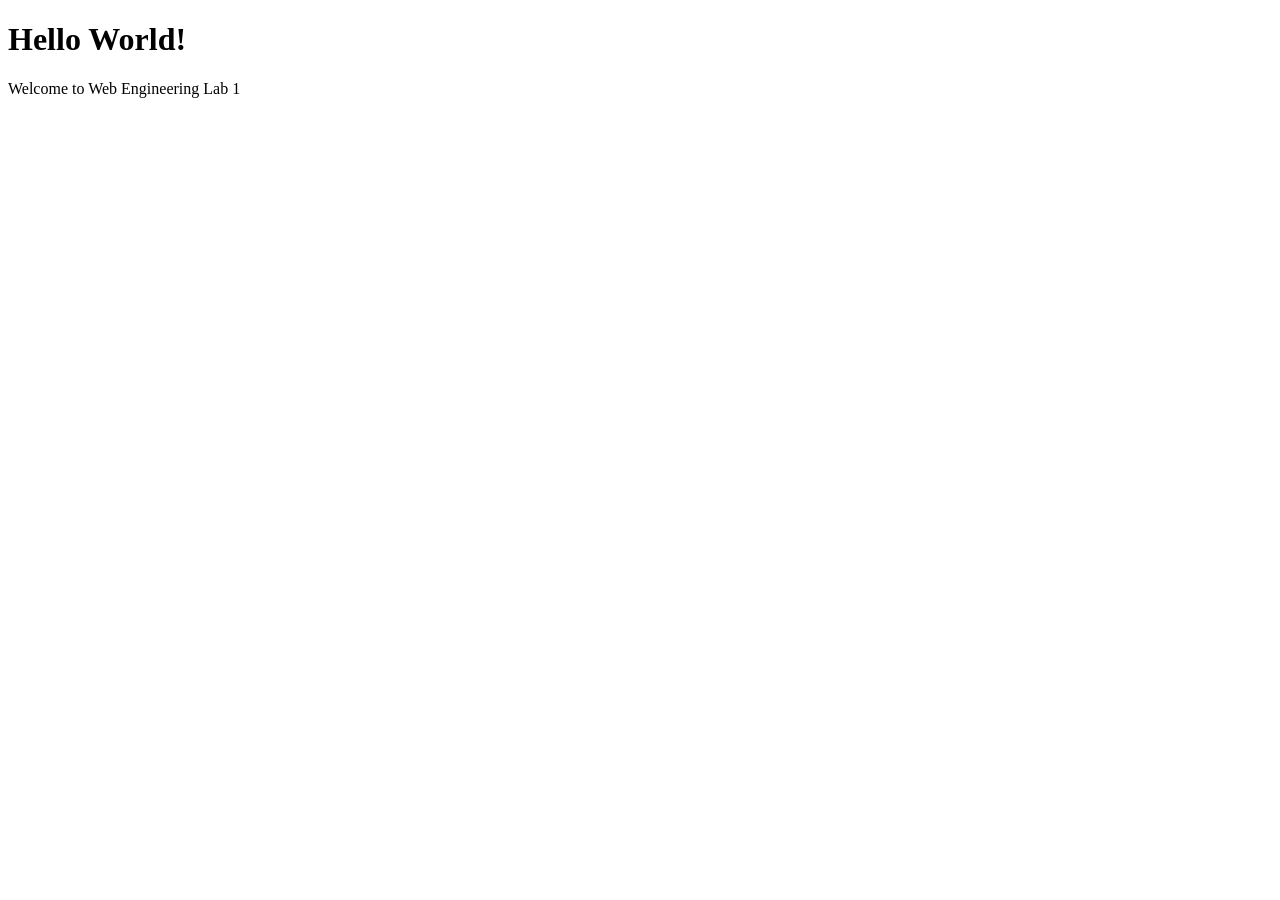
==== web-eng-lab-1/index.html @ f91f1afa "Initialize the Repository" ====
<!doctype html>
<html lang="en">
  <head>
    <meta charset="UTF-8" />
    <meta name="viewport" content="width=device-width, initial-scale=1.0" />
    <title>Hello World</title>
  </head>
  <body>
    <h1>Hello World!</h1>
    <p>Welcome to Web Engineering Lab 1</p>
  </body>
</html>
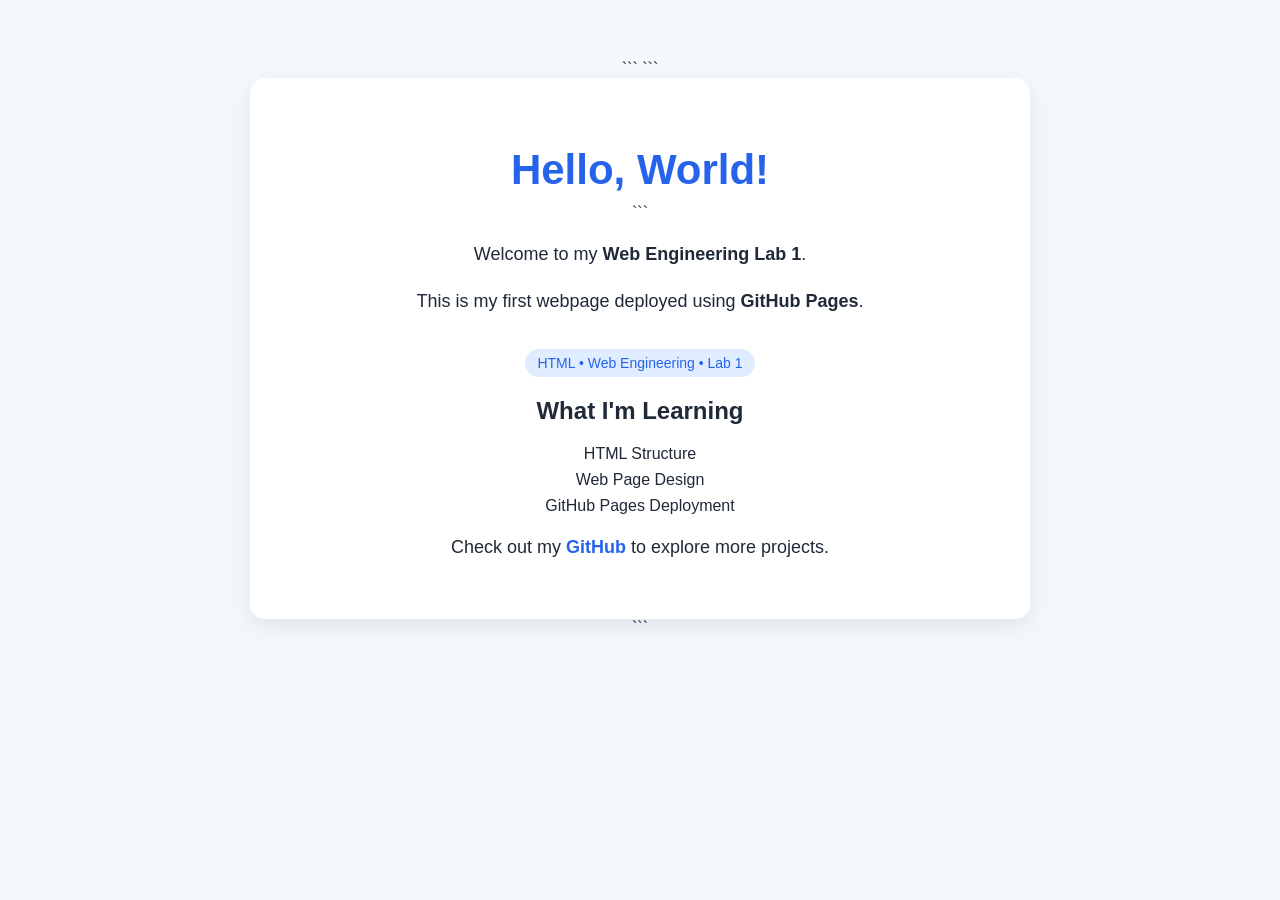
==== commit 4c007411: "Update the lab 1 page" ====
--- a/web-eng-lab-1/index.html
+++ b/web-eng-lab-1/index.html
@@ -1,12 +1,102 @@
 <!doctype html>
+
 <html lang="en">
   <head>
     <meta charset="UTF-8" />
     <meta name="viewport" content="width=device-width, initial-scale=1.0" />
-    <title>Hello World</title>
+    <title>Web Engineering Lab 1</title>
+
+    ```
+    <style>
+      body {
+        font-family: Arial, sans-serif;
+        background: #f4f7fb;
+        color: #1f2937;
+        text-align: center;
+        margin: 0;
+        padding: 60px 20px;
+      }
+
+      .container {
+        max-width: 700px;
+        margin: auto;
+        background: white;
+        padding: 40px;
+        border-radius: 15px;
+        box-shadow: 0 8px 25px rgba(0, 0, 0, 0.08);
+      }
+
+      h1 {
+        color: #2563eb;
+        font-size: 42px;
+        margin-bottom: 10px;
+      }
+
+      p {
+        font-size: 18px;
+        line-height: 1.6;
+      }
+
+      ul {
+        list-style: none;
+        padding: 0;
+      }
+
+      li {
+        margin: 8px 0;
+      }
+
+      a {
+        color: #2563eb;
+        text-decoration: none;
+        font-weight: bold;
+      }
+
+      a:hover {
+        text-decoration: underline;
+      }
+
+      .tag {
+        display: inline-block;
+        background: #e0ecff;
+        color: #2563eb;
+        padding: 6px 12px;
+        border-radius: 20px;
+        font-size: 14px;
+        margin-top: 15px;
+      }
+    </style>
+    ```
   </head>
+
   <body>
-    <h1>Hello World!</h1>
-    <p>Welcome to Web Engineering Lab 1</p>
+    <div class="container">
+      <h1>Hello, World!</h1>
+
+      ```
+      <p>Welcome to my <strong>Web Engineering Lab 1</strong>.</p>
+
+      <p>
+        This is my first webpage deployed using
+        <strong>GitHub Pages</strong>.
+      </p>
+
+      <span class="tag">HTML • Web Engineering • Lab 1</span>
+
+      <h2>What I'm Learning</h2>
+
+      <ul>
+        <li>HTML Structure</li>
+        <li>Web Page Design</li>
+        <li>GitHub Pages Deployment</li>
+      </ul>
+
+      <p>
+        Check out my
+        <a href="https://github.com/" target="_blank">GitHub</a>
+        to explore more projects.
+      </p>
+    </div>
+    ```
   </body>
 </html>
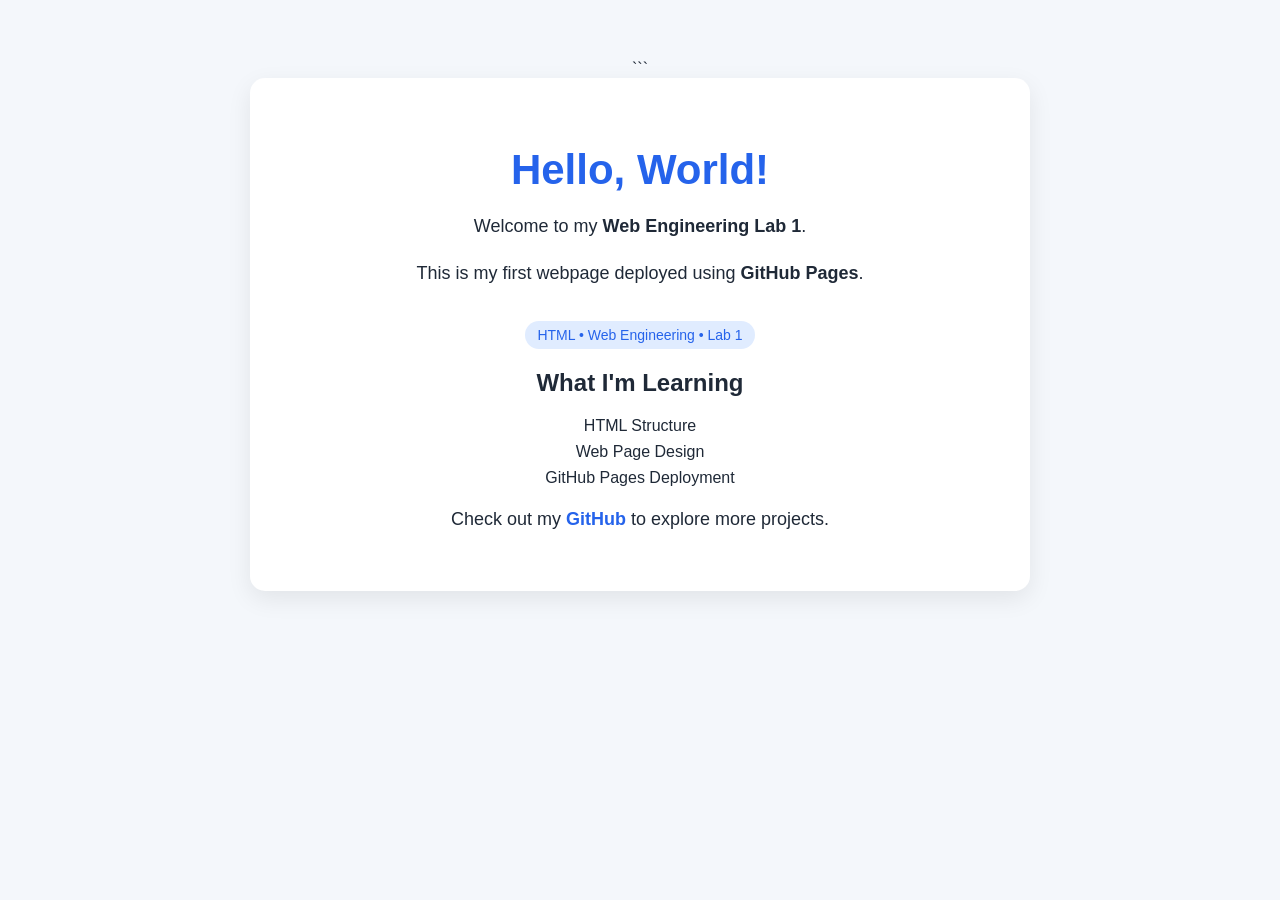
==== commit d2754b7c: "Made minor changes to L1 Page" ====
--- a/web-eng-lab-1/index.html
+++ b/web-eng-lab-1/index.html
@@ -6,7 +6,6 @@
     <meta name="viewport" content="width=device-width, initial-scale=1.0" />
     <title>Web Engineering Lab 1</title>
 
-    ```
     <style>
       body {
         font-family: Arial, sans-serif;
@@ -73,7 +72,6 @@
     <div class="container">
       <h1>Hello, World!</h1>
 
-      ```
       <p>Welcome to my <strong>Web Engineering Lab 1</strong>.</p>
 
       <p>
@@ -93,10 +91,9 @@
 
       <p>
         Check out my
-        <a href="https://github.com/" target="_blank">GitHub</a>
+        <a href="https://github.com/hamzaraheem06" target="_blank">GitHub</a>
         to explore more projects.
       </p>
     </div>
-    ```
   </body>
 </html>
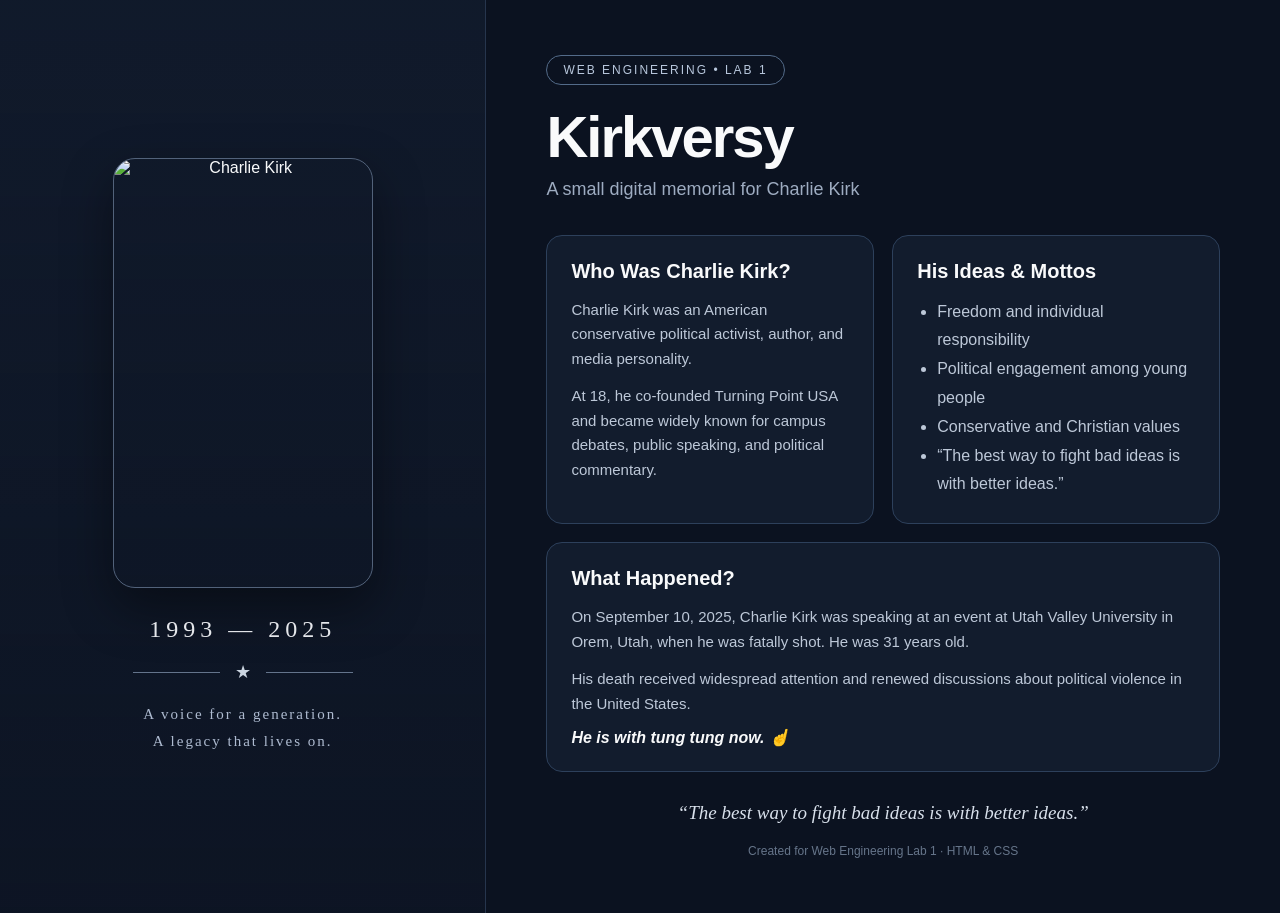
==== commit 120b0958: "Finished the Lab 1 Page" ====
--- a/web-eng-lab-1/index.html
+++ b/web-eng-lab-1/index.html
@@ -4,96 +4,297 @@
   <head>
     <meta charset="UTF-8" />
     <meta name="viewport" content="width=device-width, initial-scale=1.0" />
-    <title>Web Engineering Lab 1</title>
+
+    <title>Kirkversy | A Digital Memorial</title>
 
     <style>
+      * {
+        box-sizing: border-box;
+      }
+
       body {
+        margin: 0;
+        min-height: 100vh;
         font-family: Arial, sans-serif;
-        background: #f4f7fb;
-        color: #1f2937;
+        background: #0b1220;
+        color: #f9fafb;
+      }
+
+      .page {
+        min-height: 100vh;
+        display: grid;
+        grid-template-columns: 38% 62%;
+      }
+
+      /* LEFT SIDE */
+
+      .left {
+        display: flex;
+        flex-direction: column;
+        align-items: center;
+        justify-content: center;
+        padding: 40px;
         text-align: center;
-        margin: 0;
-        padding: 60px 20px;
-      }
-
-      .container {
-        max-width: 700px;
-        margin: auto;
-        background: white;
-        padding: 40px;
-        border-radius: 15px;
-        box-shadow: 0 8px 25px rgba(0, 0, 0, 0.08);
-      }
-
-      h1 {
-        color: #2563eb;
-        font-size: 42px;
-        margin-bottom: 10px;
-      }
-
-      p {
+        background:
+          linear-gradient(rgba(11, 18, 32, 0.55), rgba(11, 18, 32, 0.85)),
+          #172338;
+        border-right: 1px solid #26354d;
+      }
+
+      .portrait {
+        width: 260px;
+        height: 430px;
+        object-fit: cover;
+        border-radius: 22px;
+        border: 1px solid #52627a;
+        box-shadow: 0 20px 50px rgba(0, 0, 0, 0.4);
+      }
+
+      .years {
+        margin-top: 28px;
+        font-family: Georgia, serif;
+        font-size: 24px;
+        letter-spacing: 5px;
+        color: #e5e7eb;
+      }
+
+      .divider {
+        display: flex;
+        align-items: center;
+        gap: 15px;
+        width: 220px;
+        margin: 18px auto;
+        color: #cbd5e1;
+      }
+
+      .divider::before,
+      .divider::after {
+        content: "";
+        height: 1px;
+        flex: 1;
+        background: #64748b;
+      }
+
+      .star {
         font-size: 18px;
-        line-height: 1.6;
-      }
-
-      ul {
-        list-style: none;
-        padding: 0;
-      }
-
-      li {
-        margin: 8px 0;
-      }
-
-      a {
-        color: #2563eb;
-        text-decoration: none;
-        font-weight: bold;
-      }
-
-      a:hover {
-        text-decoration: underline;
+      }
+
+      .legacy {
+        font-family: Georgia, serif;
+        font-size: 15px;
+        line-height: 1.8;
+        letter-spacing: 2px;
+        color: #aebbd0;
+      }
+
+      /* RIGHT SIDE */
+
+      .right {
+        padding: 55px 60px;
+        display: flex;
+        flex-direction: column;
+        justify-content: center;
       }
 
       .tag {
         display: inline-block;
-        background: #e0ecff;
-        color: #2563eb;
-        padding: 6px 12px;
+        width: fit-content;
+        padding: 7px 16px;
+        border: 1px solid #536b89;
         border-radius: 20px;
-        font-size: 14px;
-        margin-top: 15px;
+        color: #b8c7dc;
+        font-size: 12px;
+        letter-spacing: 2px;
+      }
+
+      h1 {
+        margin: 18px 0 5px;
+        font-size: 58px;
+        letter-spacing: -2px;
+      }
+
+      .subtitle {
+        margin: 0 0 30px;
+        color: #9eacc1;
+        font-size: 18px;
+      }
+
+      .cards {
+        display: grid;
+        grid-template-columns: 1fr 1fr;
+        gap: 18px;
+      }
+
+      .card {
+        padding: 24px;
+        background: rgba(20, 31, 49, 0.8);
+        border: 1px solid #2d405b;
+        border-radius: 16px;
+      }
+
+      .card.wide {
+        grid-column: 1 / -1;
+      }
+
+      h2 {
+        margin: 0 0 15px;
+        font-size: 20px;
+      }
+
+      p {
+        margin: 0 0 12px;
+        color: #bdc8d8;
+        font-size: 15px;
+        line-height: 1.65;
+      }
+
+      p:last-child {
+        margin-bottom: 0;
+      }
+
+      ul {
+        margin: 0;
+        padding-left: 20px;
+        color: #bdc8d8;
+        line-height: 1.8;
+      }
+
+      .quote {
+        margin: 30px auto 20px;
+        max-width: 650px;
+        text-align: center;
+        font-family: Georgia, serif;
+        font-style: italic;
+        font-size: 19px;
+        color: #d8e0eb;
+      }
+
+      footer {
+        text-align: center;
+        color: #66758a;
+        font-size: 12px;
+      }
+
+      /* MOBILE */
+
+      @media (max-width: 850px) {
+        .page {
+          grid-template-columns: 1fr;
+        }
+
+        .left {
+          padding: 35px 20px;
+          border-right: none;
+          border-bottom: 1px solid #26354d;
+        }
+
+        .portrait {
+          width: 220px;
+          height: 330px;
+        }
+
+        .right {
+          padding: 40px 20px;
+        }
+
+        h1 {
+          font-size: 45px;
+        }
+
+        .cards {
+          grid-template-columns: 1fr;
+        }
+
+        .card.wide {
+          grid-column: auto;
+        }
       }
     </style>
-    ```
   </head>
 
   <body>
-    <div class="container">
-      <h1>Hello, World!</h1>
-
-      <p>Welcome to my <strong>Web Engineering Lab 1</strong>.</p>
-
-      <p>
-        This is my first webpage deployed using
-        <strong>GitHub Pages</strong>.
-      </p>
-
-      <span class="tag">HTML • Web Engineering • Lab 1</span>
-
-      <h2>What I'm Learning</h2>
-
-      <ul>
-        <li>HTML Structure</li>
-        <li>Web Page Design</li>
-        <li>GitHub Pages Deployment</li>
-      </ul>
-
-      <p>
-        Check out my
-        <a href="https://github.com/hamzaraheem06" target="_blank">GitHub</a>
-        to explore more projects.
-      </p>
-    </div>
+    <main class="page">
+      <!-- LEFT PANEL -->
+      <section class="left">
+        <img
+          class="portrait"
+          src="https://encrypted-tbn0.gstatic.com/images?q=tbn:ANd9GcTk1eR2uMg0IvyA81FiN9uvzOVZiosL236ExyAY-vcSfMiMPd07WvgQVnSo&s=10"
+          alt="Charlie Kirk"
+        />
+
+        <div class="years">1993 — 2025</div>
+
+        <div class="divider">
+          <span class="star">★</span>
+        </div>
+
+        <div class="legacy">
+          A voice for a generation.<br />
+          A legacy that lives on.
+        </div>
+      </section>
+
+      <!-- RIGHT PANEL -->
+      <section class="right">
+        <span class="tag">WEB ENGINEERING • LAB 1</span>
+
+        <h1>Kirkversy</h1>
+
+        <p class="subtitle">A small digital memorial for Charlie Kirk</p>
+
+        <div class="cards">
+          <!-- ABOUT -->
+          <article class="card">
+            <h2>Who Was Charlie Kirk?</h2>
+
+            <p>
+              Charlie Kirk was an American conservative political activist,
+              author, and media personality.
+            </p>
+
+            <p>
+              At 18, he co-founded Turning Point USA and became widely known for
+              campus debates, public speaking, and political commentary.
+            </p>
+          </article>
+
+          <!-- IDEAS -->
+          <article class="card">
+            <h2>His Ideas & Mottos</h2>
+
+            <ul>
+              <li>Freedom and individual responsibility</li>
+              <li>Political engagement among young people</li>
+              <li>Conservative and Christian values</li>
+              <li>“The best way to fight bad ideas is with better ideas.”</li>
+            </ul>
+          </article>
+
+          <!-- WHAT HAPPENED -->
+          <article class="card wide">
+            <h2>What Happened?</h2>
+
+            <p>
+              On September 10, 2025, Charlie Kirk was speaking at an event at
+              Utah Valley University in Orem, Utah, when he was fatally shot. He
+              was 31 years old.
+            </p>
+
+            <p>
+              His death received widespread attention and renewed discussions
+              about political violence in the United States.
+            </p>
+
+            <strong><i>He is with tung tung now. ☝️</i></strong>
+          </article>
+        </div>
+
+        <div class="quote">
+          “The best way to fight bad ideas is with better ideas.”
+        </div>
+
+        <footer>Created for Web Engineering Lab 1 · HTML & CSS</footer>
+      </section>
+    </main>
   </body>
 </html>
